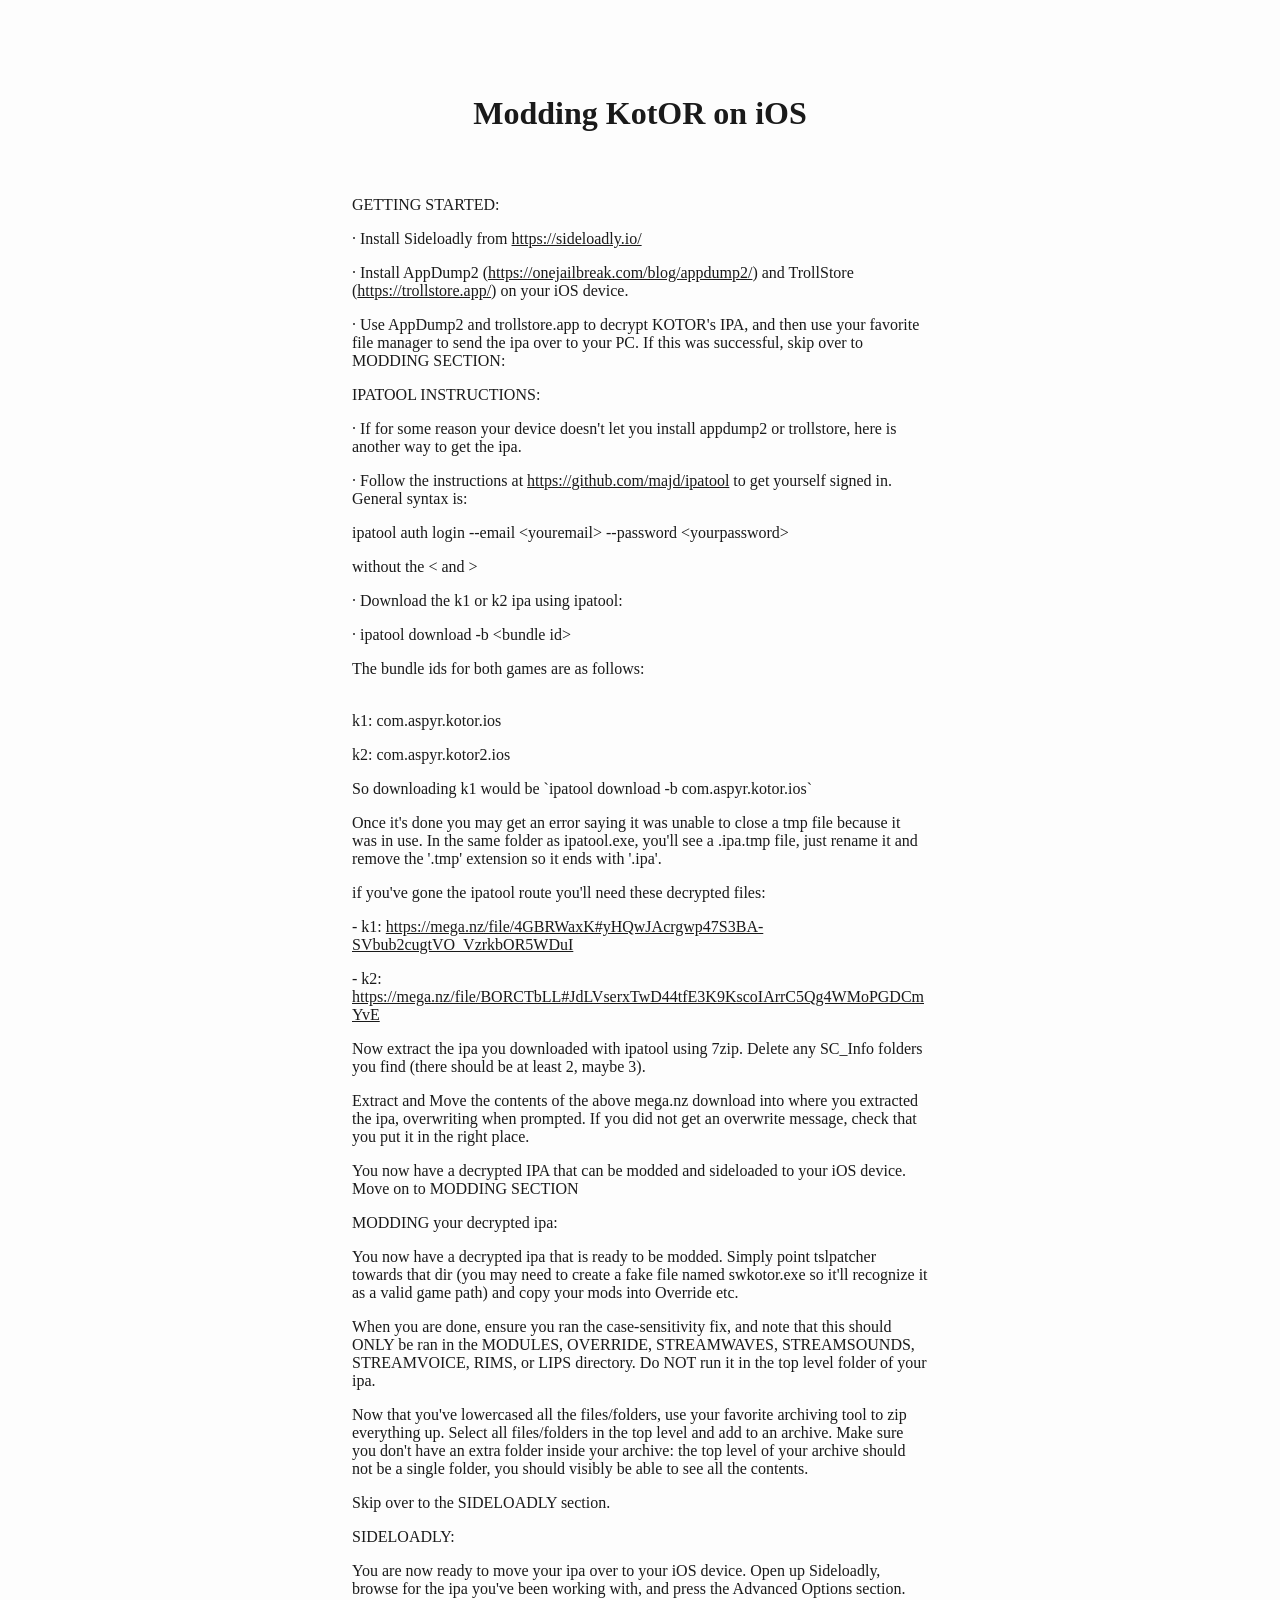
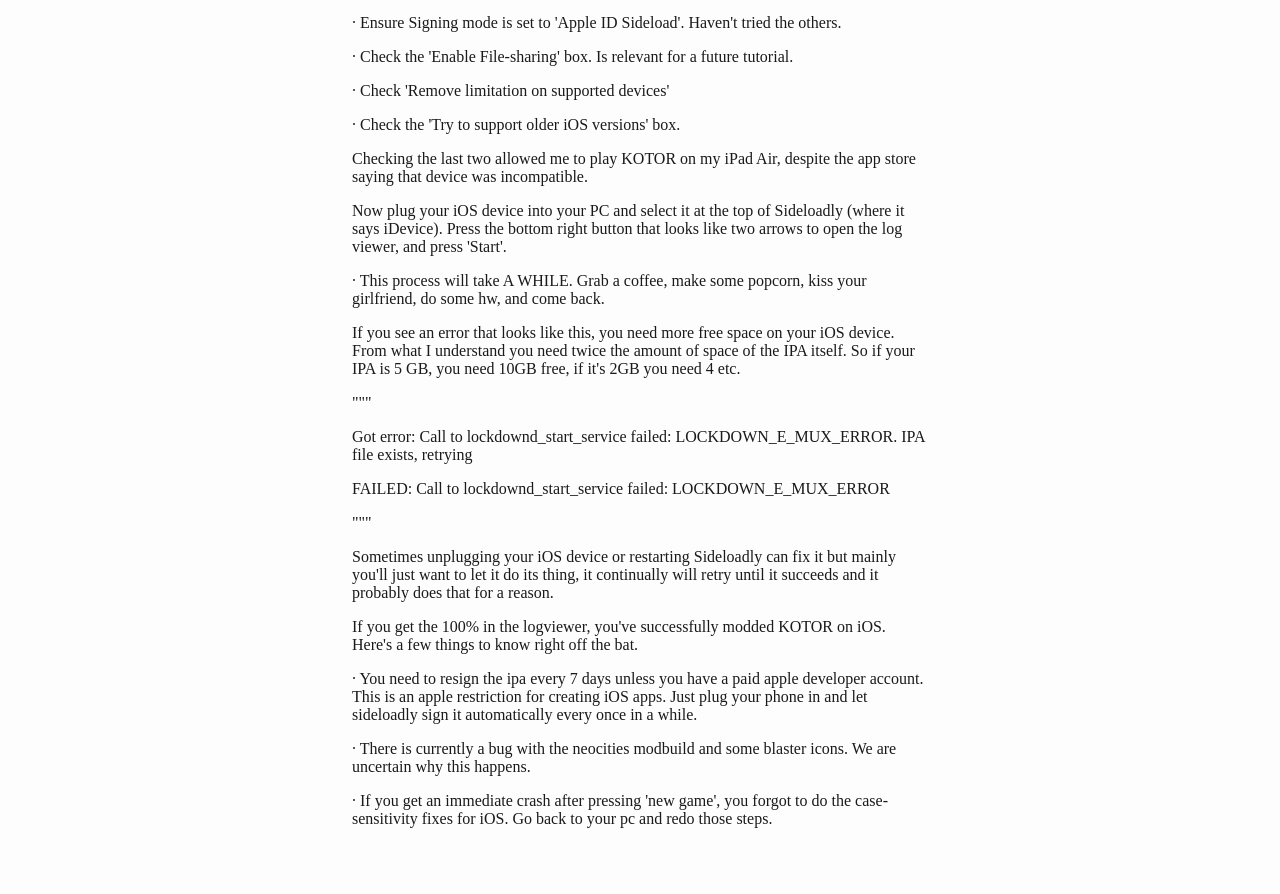
==== index.html @ 1577fe04 "Add Modding KotOR on iOS (RTF + HTML for GitHub Pages)" ====
<!DOCTYPE html>
<html xmlns="http://www.w3.org/1999/xhtml">
<head>
  <meta charset="utf-8" />
  <meta name="generator" content="pandoc" />
  <meta name="viewport" content="width=device-width, initial-scale=1.0, user-scalable=yes" />
  <title>Modding KotOR on iOS</title>
  <style>
    /* Default styles provided by pandoc.
    ** See https://pandoc.org/MANUAL.html#variables-for-html for config info.
    */
    html {
      color: #1a1a1a;
      background-color: #fdfdfd;
    }
    body {
      margin: 0 auto;
      max-width: 36em;
      padding-left: 50px;
      padding-right: 50px;
      padding-top: 50px;
      padding-bottom: 50px;
      hyphens: auto;
      overflow-wrap: break-word;
      text-rendering: optimizeLegibility;
      font-kerning: normal;
    }
    @media (max-width: 600px) {
      body {
        font-size: 0.9em;
        padding: 12px;
      }
      h1 {
        font-size: 1.8em;
      }
    }
    @media print {
      html {
        background-color: white;
      }
      body {
        background-color: transparent;
        color: black;
        font-size: 12pt;
      }
      p, h2, h3 {
        orphans: 3;
        widows: 3;
      }
      h2, h3, h4 {
        page-break-after: avoid;
      }
    }
    p {
      margin: 1em 0;
    }
    a {
      color: #1a1a1a;
    }
    a:visited {
      color: #1a1a1a;
    }
    img {
      max-width: 100%;
    }
    svg {
      height: auto;
      max-width: 100%;
    }
    h1, h2, h3, h4, h5, h6 {
      margin-top: 1.4em;
    }
    h5, h6 {
      font-size: 1em;
      font-style: italic;
    }
    h6 {
      font-weight: normal;
    }
    ol, ul {
      padding-left: 1.7em;
      margin-top: 1em;
    }
    li > ol, li > ul {
      margin-top: 0;
    }
    blockquote {
      margin: 1em 0 1em 1.7em;
      padding-left: 1em;
      border-left: 2px solid #e6e6e6;
      color: #606060;
    }
    code {
      font-family: Menlo, Monaco, Consolas, 'Lucida Console', monospace;
      font-size: 85%;
      margin: 0;
      hyphens: manual;
    }
    pre {
      margin: 1em 0;
      overflow: auto;
    }
    pre code {
      padding: 0;
      overflow: visible;
      overflow-wrap: normal;
    }
    .sourceCode {
     background-color: transparent;
     overflow: visible;
    }
    hr {
      border: none;
      border-top: 1px solid #1a1a1a;
      height: 1px;
      margin: 1em 0;
    }
    table {
      margin: 1em 0;
      border-collapse: collapse;
      width: 100%;
      overflow-x: auto;
      display: block;
      font-variant-numeric: lining-nums tabular-nums;
    }
    table caption {
      margin-bottom: 0.75em;
    }
    tbody {
      margin-top: 0.5em;
      border-top: 1px solid #1a1a1a;
      border-bottom: 1px solid #1a1a1a;
    }
    th {
      border-top: 1px solid #1a1a1a;
      padding: 0.25em 0.5em 0.25em 0.5em;
    }
    td {
      padding: 0.125em 0.5em 0.25em 0.5em;
    }
    header {
      margin-bottom: 4em;
      text-align: center;
    }
    #TOC li {
      list-style: none;
    }
    #TOC ul {
      padding-left: 1.3em;
    }
    #TOC > ul {
      padding-left: 0;
    }
    #TOC a:not(:hover) {
      text-decoration: none;
    }
    code{white-space: pre-wrap;}
    span.smallcaps{font-variant: small-caps;}
    div.columns{display: flex; gap: min(4vw, 1.5em);}
    div.column{flex: auto; overflow-x: auto;}
    div.hanging-indent{margin-left: 1.5em; text-indent: -1.5em;}
    /* The extra [class] is a hack that increases specificity enough to
       override a similar rule in reveal.js */
    ul.task-list[class]{list-style: none;}
    ul.task-list li input[type="checkbox"] {
      font-size: inherit;
      width: 0.8em;
      margin: 0 0.8em 0.2em -1.6em;
      vertical-align: middle;
    }
    .display.math{display: block; text-align: center; margin: 0.5rem auto;}
  </style>
</head>
<body>
<header id="title-block-header">
<h1 class="title">Modding KotOR on iOS</h1>
</header>
<p>GETTING STARTED:</p>
<p>· Install Sideloadly from <a
href="https://sideloadly.io/">https://sideloadly.io/</a></p>
<p>· Install AppDump2 (<a
href="https://onejailbreak.com/blog/appdump2/">https://onejailbreak.com/blog/appdump2/</a>)
and TrollStore (<a
href="https://trollstore.app/">https://trollstore.app/</a>) on your iOS
device.</p>
<p>· Use AppDump2 and trollstore.app to decrypt KOTOR's IPA, and then
use your favorite file manager to send the ipa over to your PC. If this
was successful, skip over to MODDING SECTION:</p>
<p>IPATOOL INSTRUCTIONS:</p>
<p>· If for some reason your device doesn't let you install appdump2 or
trollstore, here is another way to get the ipa.</p>
<p>· Follow the instructions at <a
href="https://github.com/majd/ipatool">https://github.com/majd/ipatool</a>
to get yourself signed in. General syntax is:</p>
<p>ipatool auth login --email &lt;youremail&gt; --password
&lt;yourpassword&gt;</p>
<p>without the &lt; and &gt;</p>
<p>· Download the k1 or k2 ipa using ipatool:</p>
<p>· ipatool download -b &lt;bundle id&gt;</p>
<p>The bundle ids for both games are as follows:</p>
<p><br />
k1: com.aspyr.kotor.ios</p>
<p>k2: com.aspyr.kotor2.ios</p>
<p>So downloading k1 would be `ipatool download -b
com.aspyr.kotor.ios`</p>
<p>Once it's done you may get an error saying it was unable to close a
tmp file because it was in use. In the same folder as ipatool.exe,
you'll see a .ipa.tmp file, just rename it and remove the '.tmp'
extension so it ends with '.ipa'.</p>
<p>if you've gone the ipatool route you'll need these decrypted
files:</p>
<p>- k1: <a
href="https://mega.nz/file/4GBRWaxK#yHQwJAcrgwp47S3BA-SVbub2cugtVO_VzrkbOR5WDuI">https://mega.nz/file/4GBRWaxK#yHQwJAcrgwp47S3BA-SVbub2cugtVO_VzrkbOR5WDuI</a></p>
<p>- k2: <a
href="https://mega.nz/file/BORCTbLL#JdLVserxTwD44tfE3K9KscoIArrC5Qg4WMoPGDCmYvE">https://mega.nz/file/BORCTbLL#JdLVserxTwD44tfE3K9KscoIArrC5Qg4WMoPGDCmYvE</a></p>
<p>Now extract the ipa you downloaded with ipatool using 7zip. Delete
any SC_Info folders you find (there should be at least 2, maybe 3).</p>
<p>Extract and Move the contents of the above mega.nz download into
where you extracted the ipa, overwriting when prompted. If you did not
get an overwrite message, check that you put it in the right place.</p>
<p>You now have a decrypted IPA that can be modded and sideloaded to
your iOS device. Move on to MODDING SECTION</p>
<p>MODDING your decrypted ipa:</p>
<p>You now have a decrypted ipa that is ready to be modded. Simply point
tslpatcher towards that dir (you may need to create a fake file named
swkotor.exe so it'll recognize it as a valid game path) and copy your
mods into Override etc.</p>
<p>When you are done, ensure you ran the case-sensitivity fix, and note
that this should ONLY be ran in the MODULES, OVERRIDE, STREAMWAVES,
STREAMSOUNDS, STREAMVOICE, RIMS, or LIPS directory. Do NOT run it in the
top level folder of your ipa.</p>
<p>Now that you've lowercased all the files/folders, use your favorite
archiving tool to zip everything up. Select all files/folders in the top
level and add to an archive. Make sure you don't have an extra folder
inside your archive: the top level of your archive should not be a
single folder, you should visibly be able to see all the contents.</p>
<p>Skip over to the SIDELOADLY section.</p>
<p>SIDELOADLY:</p>
<p>You are now ready to move your ipa over to your iOS device. Open up
Sideloadly, browse for the ipa you've been working with, and press the
Advanced Options section.</p>
<p>· Ensure Signing mode is set to 'Apple ID Sideload'. Haven't tried
the others.</p>
<p>· Check the 'Enable File-sharing' box. Is relevant for a future
tutorial.</p>
<p>· Check 'Remove limitation on supported devices'</p>
<p>· Check the 'Try to support older iOS versions' box.</p>
<p>Checking the last two allowed me to play KOTOR on my iPad Air,
despite the app store saying that device was incompatible.</p>
<p>Now plug your iOS device into your PC and select it at the top of
Sideloadly (where it says iDevice). Press the bottom right button that
looks like two arrows to open the log viewer, and press 'Start'.</p>
<p>· This process will take A WHILE. Grab a coffee, make some popcorn,
kiss your girlfriend, do some hw, and come back.</p>
<p>If you see an error that looks like this, you need more free space on
your iOS device. From what I understand you need twice the amount of
space of the IPA itself. So if your IPA is 5 GB, you need 10GB free, if
it's 2GB you need 4 etc.</p>
<p>"""</p>
<p>Got error: Call to lockdownd_start_service failed:
LOCKDOWN_E_MUX_ERROR. IPA file exists, retrying</p>
<p>FAILED: Call to lockdownd_start_service failed:
LOCKDOWN_E_MUX_ERROR</p>
<p>"""</p>
<p>Sometimes unplugging your iOS device or restarting Sideloadly can fix
it but mainly you'll just want to let it do its thing, it continually
will retry until it succeeds and it probably does that for a reason.</p>
<p>If you get the 100% in the logviewer, you've successfully modded
KOTOR on iOS. Here's a few things to know right off the bat.</p>
<p>· You need to resign the ipa every 7 days unless you have a paid
apple developer account. This is an apple restriction for creating iOS
apps. Just plug your phone in and let sideloadly sign it automatically
every once in a while.</p>
<p>· There is currently a bug with the neocities modbuild and some
blaster icons. We are uncertain why this happens.</p>
<p>· If you get an immediate crash after pressing 'new game', you forgot
to do the case-sensitivity fixes for iOS. Go back to your pc and redo
those steps.</p>
</body>
</html>
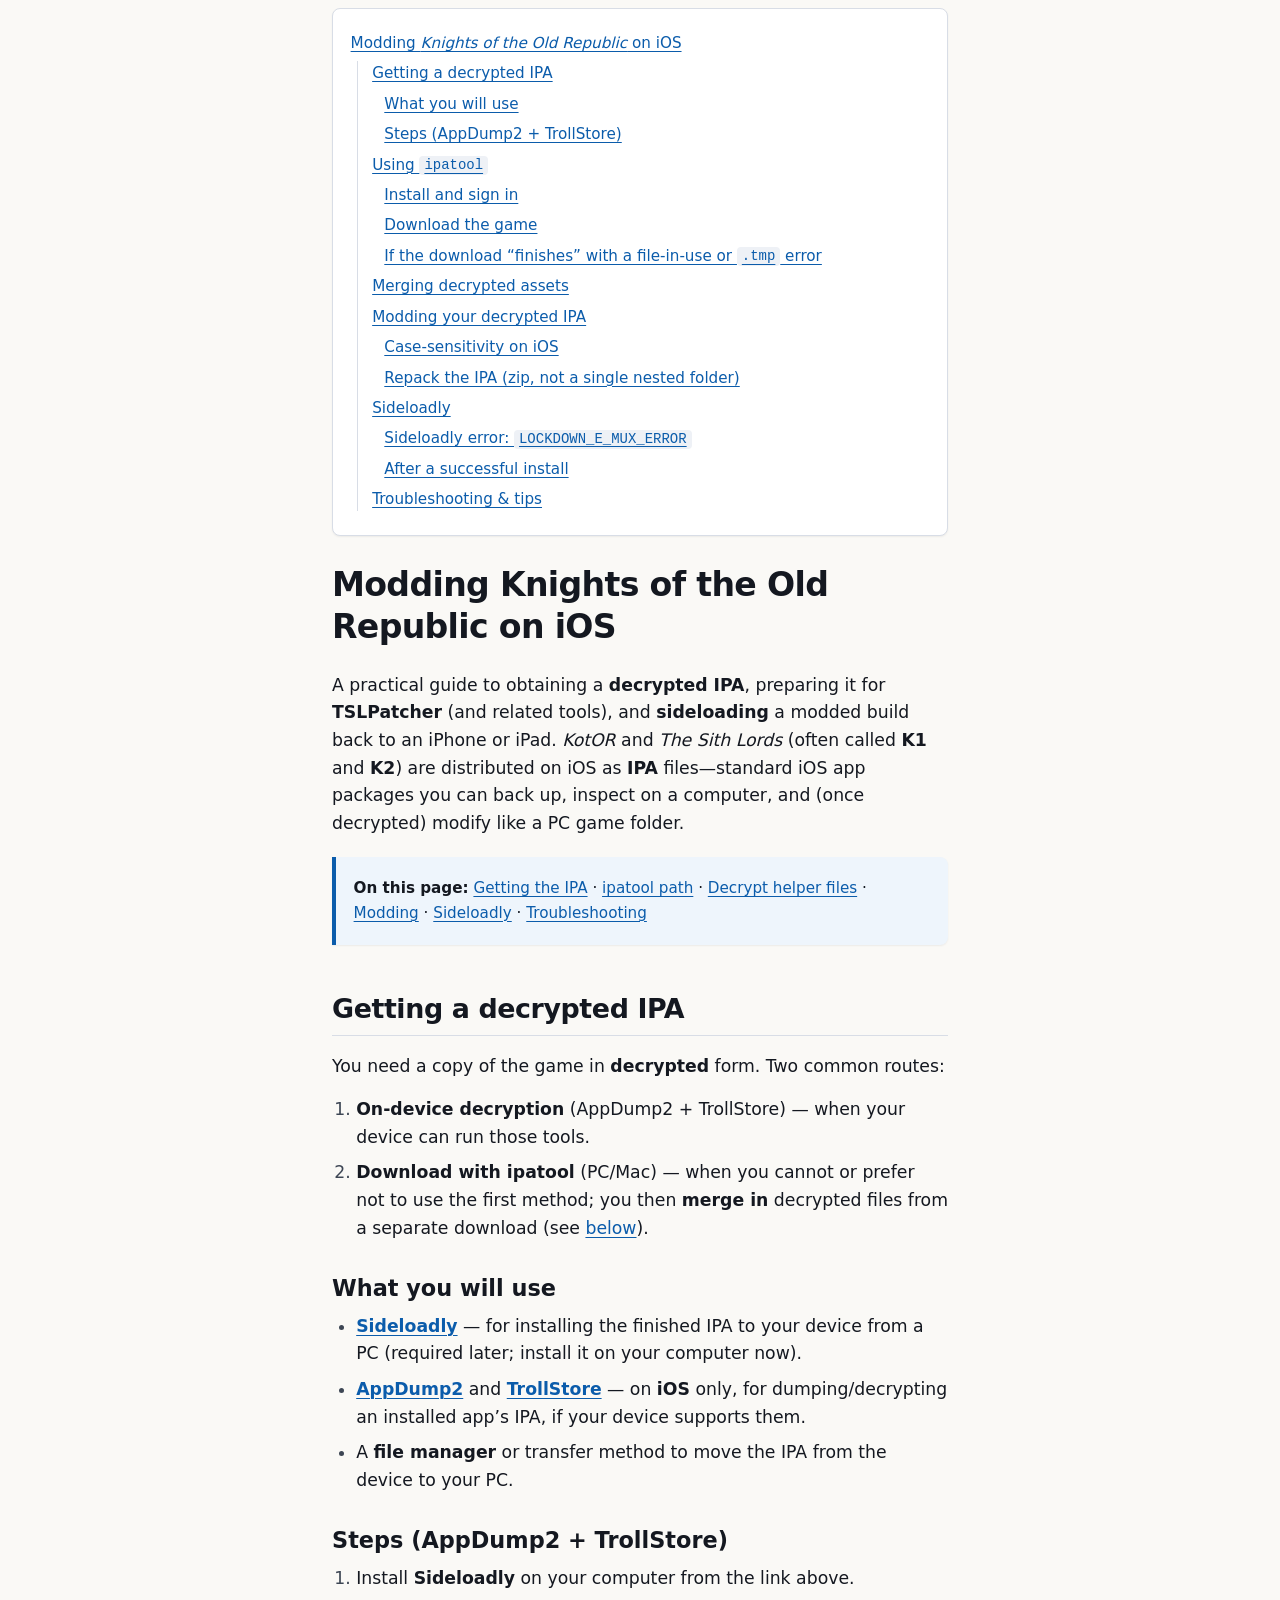
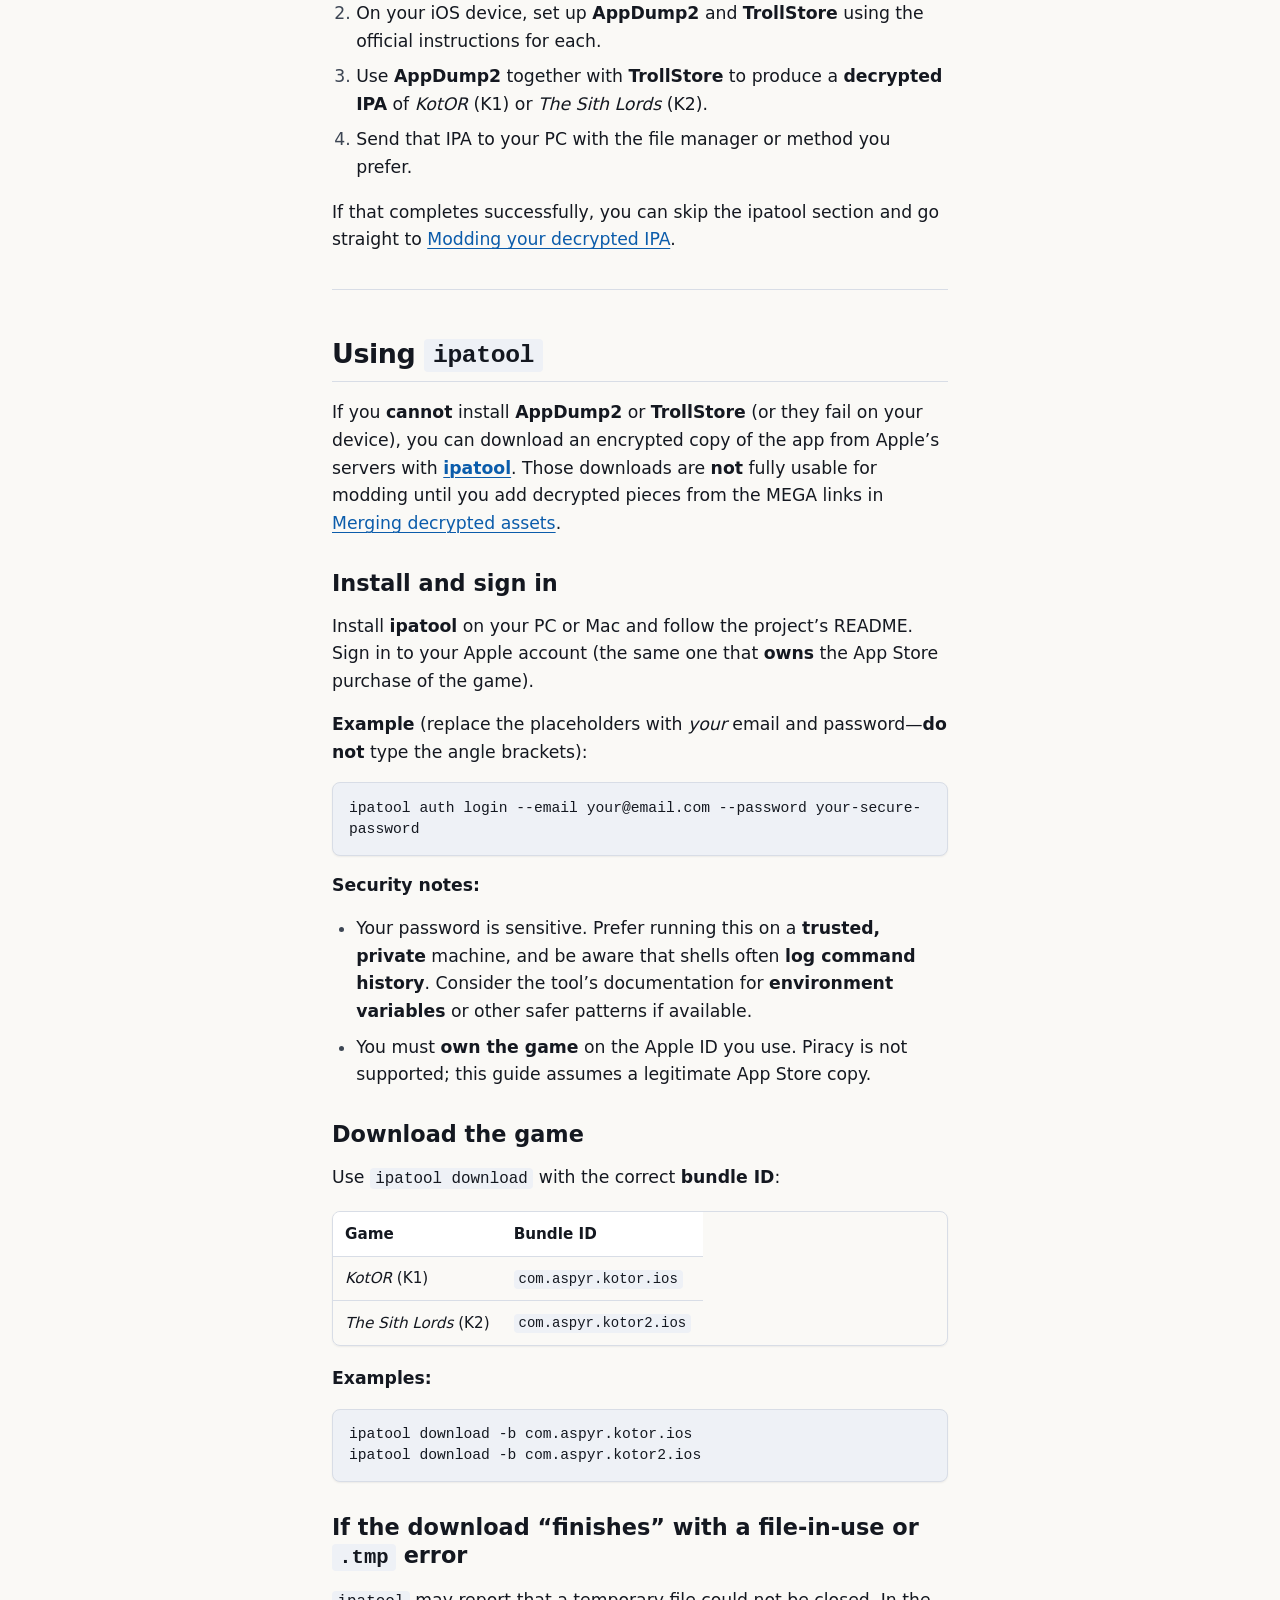
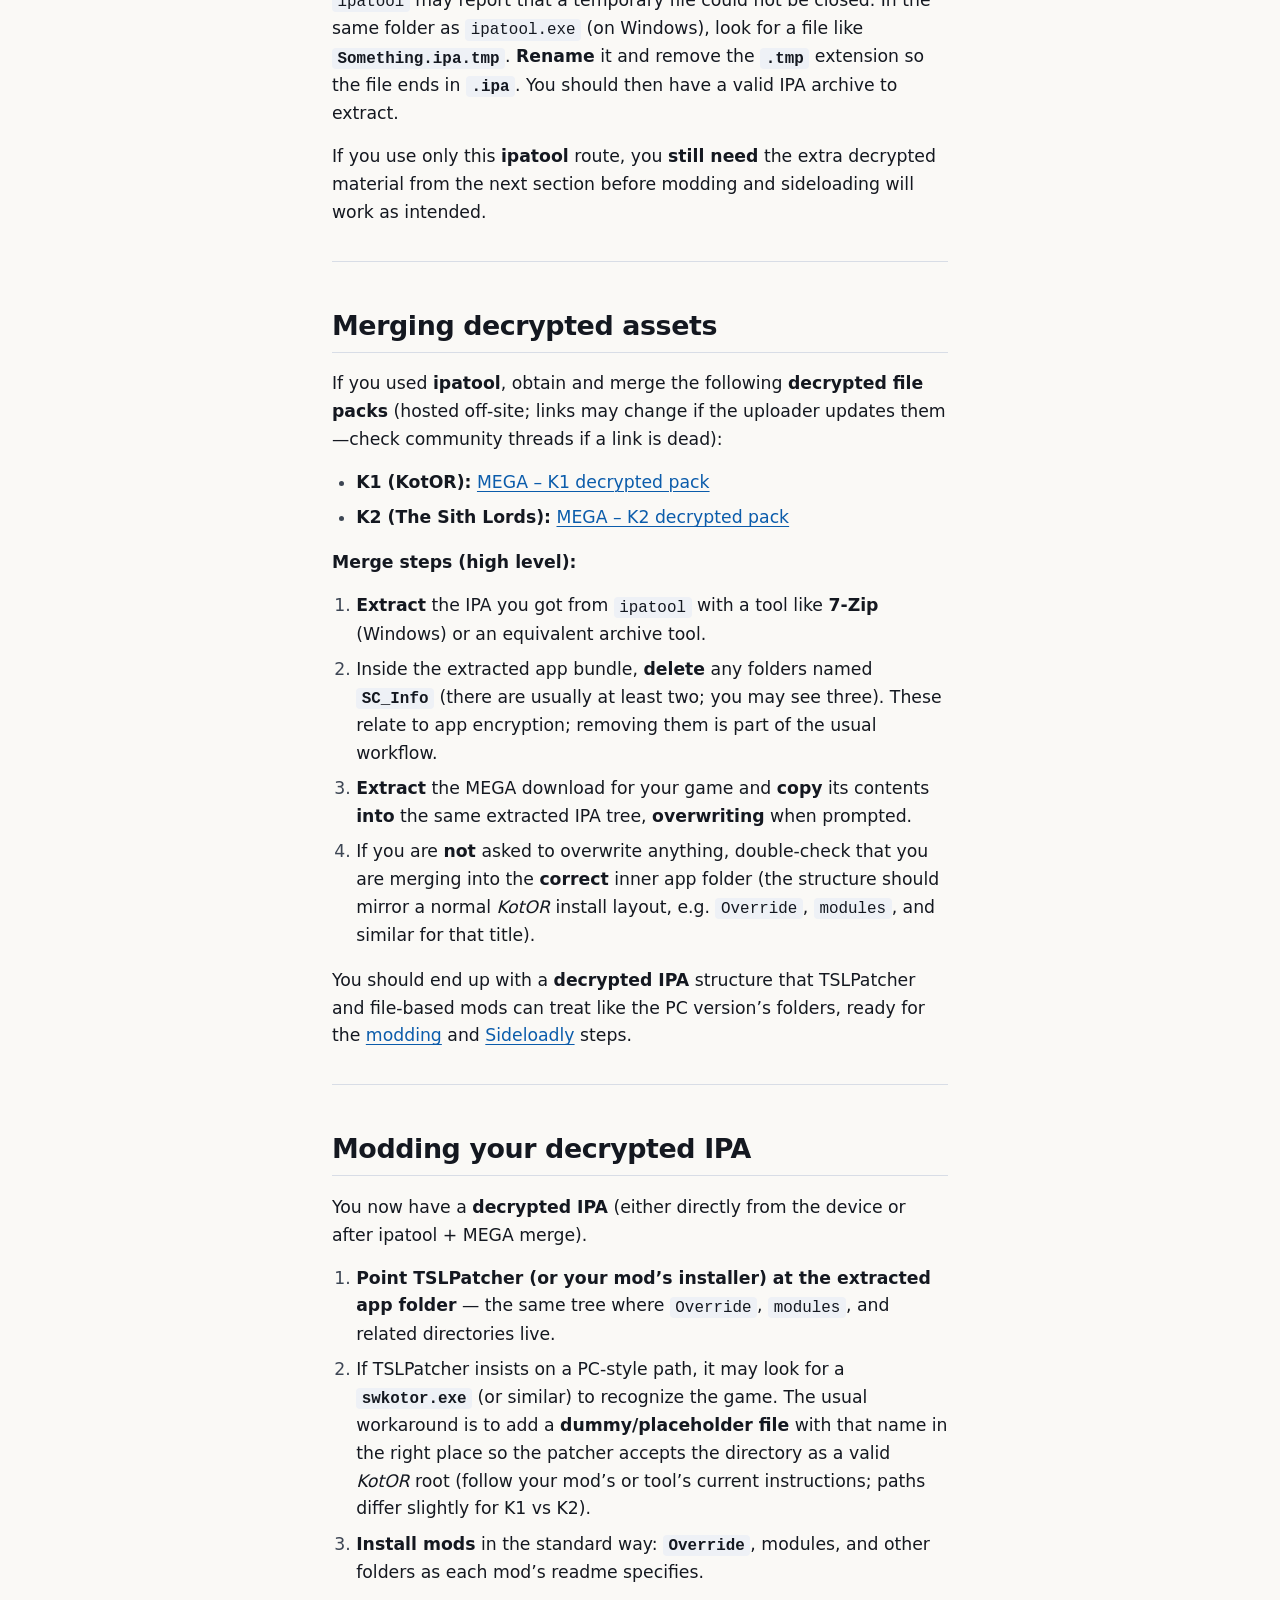
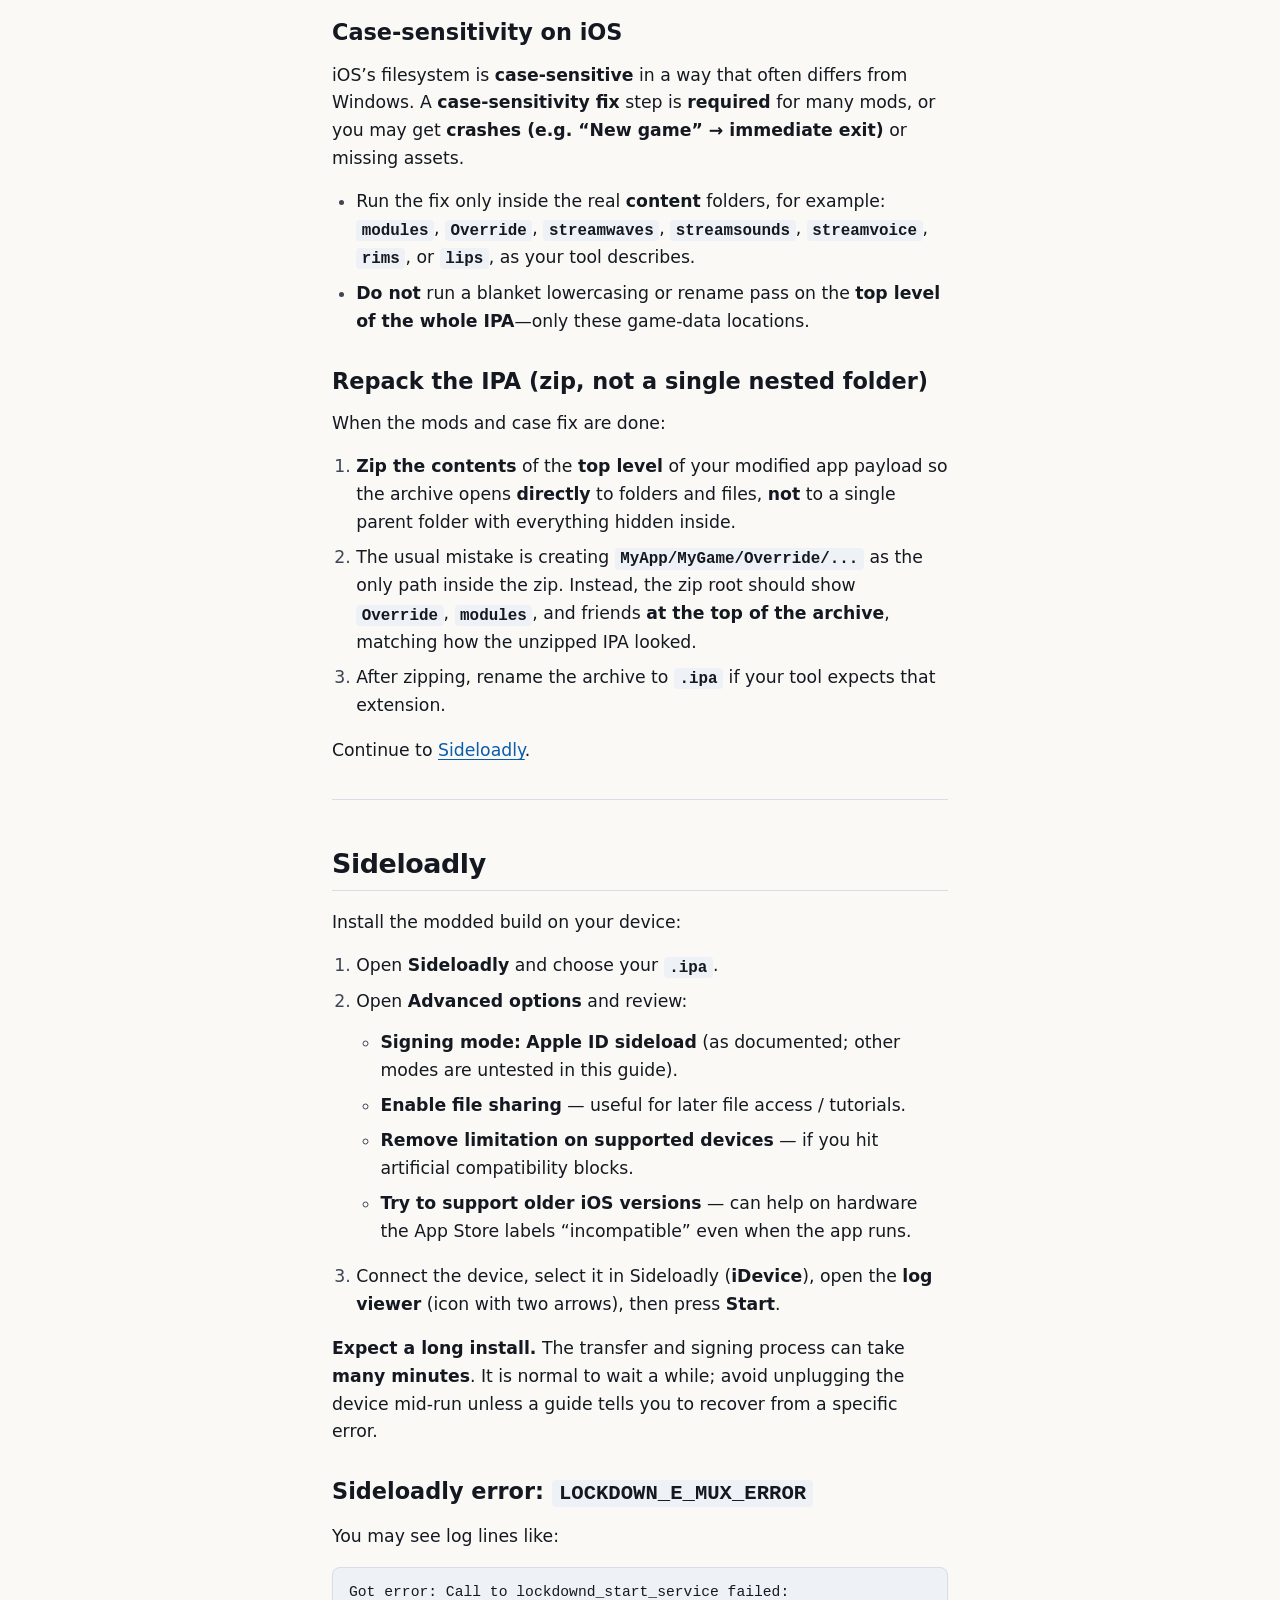
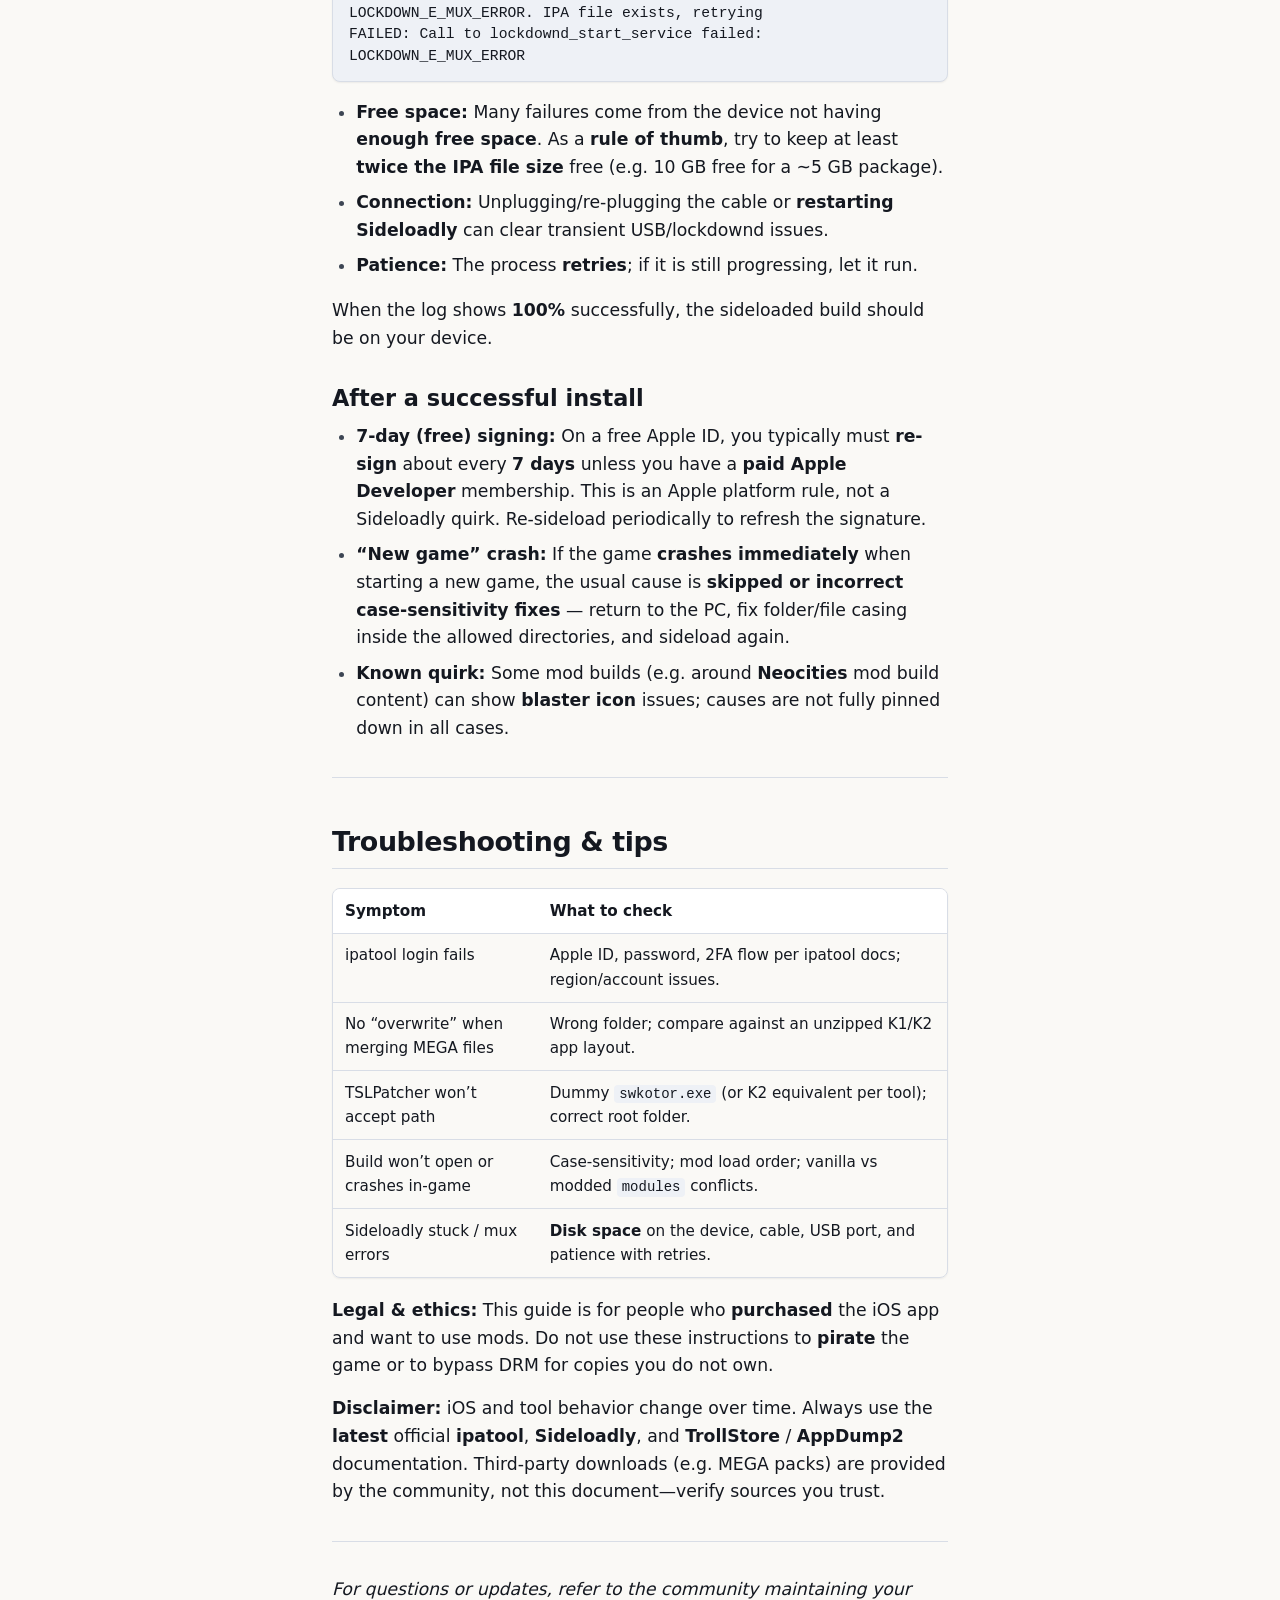
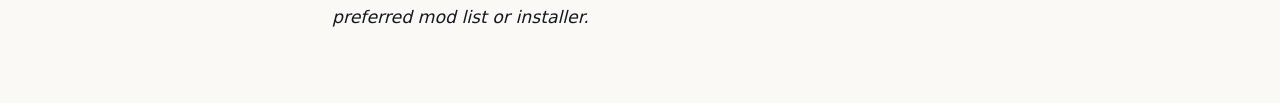
==== commit fae90c43: "Rewrite as Markdown, add responsive a11y stylesheet, build script, expand guide" ====
--- a/index.html
+++ b/index.html
@@ -1,159 +1,17 @@
 <!DOCTYPE html>
-<html xmlns="http://www.w3.org/1999/xhtml">
+<html xmlns="http://www.w3.org/1999/xhtml" lang="en" xml:lang="en">
 <head>
   <meta charset="utf-8" />
   <meta name="generator" content="pandoc" />
   <meta name="viewport" content="width=device-width, initial-scale=1.0, user-scalable=yes" />
+  <meta name="description" content="Guide to modding Star Wars: KotOR and The Sith Lords on iOS: IPAs, ipatool, TSLPatcher, Sideloadly, and troubleshooting." />
   <title>Modding KotOR on iOS</title>
+  <meta name="theme-color" content="#faf9f6" media="(prefers-color-scheme: light)">
+  <meta name="theme-color" content="#0f1216" media="(prefers-color-scheme: dark)">
   <style>
     /* Default styles provided by pandoc.
     ** See https://pandoc.org/MANUAL.html#variables-for-html for config info.
     */
-    html {
-      color: #1a1a1a;
-      background-color: #fdfdfd;
-    }
-    body {
-      margin: 0 auto;
-      max-width: 36em;
-      padding-left: 50px;
-      padding-right: 50px;
-      padding-top: 50px;
-      padding-bottom: 50px;
-      hyphens: auto;
-      overflow-wrap: break-word;
-      text-rendering: optimizeLegibility;
-      font-kerning: normal;
-    }
-    @media (max-width: 600px) {
-      body {
-        font-size: 0.9em;
-        padding: 12px;
-      }
-      h1 {
-        font-size: 1.8em;
-      }
-    }
-    @media print {
-      html {
-        background-color: white;
-      }
-      body {
-        background-color: transparent;
-        color: black;
-        font-size: 12pt;
-      }
-      p, h2, h3 {
-        orphans: 3;
-        widows: 3;
-      }
-      h2, h3, h4 {
-        page-break-after: avoid;
-      }
-    }
-    p {
-      margin: 1em 0;
-    }
-    a {
-      color: #1a1a1a;
-    }
-    a:visited {
-      color: #1a1a1a;
-    }
-    img {
-      max-width: 100%;
-    }
-    svg {
-      height: auto;
-      max-width: 100%;
-    }
-    h1, h2, h3, h4, h5, h6 {
-      margin-top: 1.4em;
-    }
-    h5, h6 {
-      font-size: 1em;
-      font-style: italic;
-    }
-    h6 {
-      font-weight: normal;
-    }
-    ol, ul {
-      padding-left: 1.7em;
-      margin-top: 1em;
-    }
-    li > ol, li > ul {
-      margin-top: 0;
-    }
-    blockquote {
-      margin: 1em 0 1em 1.7em;
-      padding-left: 1em;
-      border-left: 2px solid #e6e6e6;
-      color: #606060;
-    }
-    code {
-      font-family: Menlo, Monaco, Consolas, 'Lucida Console', monospace;
-      font-size: 85%;
-      margin: 0;
-      hyphens: manual;
-    }
-    pre {
-      margin: 1em 0;
-      overflow: auto;
-    }
-    pre code {
-      padding: 0;
-      overflow: visible;
-      overflow-wrap: normal;
-    }
-    .sourceCode {
-     background-color: transparent;
-     overflow: visible;
-    }
-    hr {
-      border: none;
-      border-top: 1px solid #1a1a1a;
-      height: 1px;
-      margin: 1em 0;
-    }
-    table {
-      margin: 1em 0;
-      border-collapse: collapse;
-      width: 100%;
-      overflow-x: auto;
-      display: block;
-      font-variant-numeric: lining-nums tabular-nums;
-    }
-    table caption {
-      margin-bottom: 0.75em;
-    }
-    tbody {
-      margin-top: 0.5em;
-      border-top: 1px solid #1a1a1a;
-      border-bottom: 1px solid #1a1a1a;
-    }
-    th {
-      border-top: 1px solid #1a1a1a;
-      padding: 0.25em 0.5em 0.25em 0.5em;
-    }
-    td {
-      padding: 0.125em 0.5em 0.25em 0.5em;
-    }
-    header {
-      margin-bottom: 4em;
-      text-align: center;
-    }
-    #TOC li {
-      list-style: none;
-    }
-    #TOC ul {
-      padding-left: 1.3em;
-    }
-    #TOC > ul {
-      padding-left: 0;
-    }
-    #TOC a:not(:hover) {
-      text-decoration: none;
-    }
     code{white-space: pre-wrap;}
     span.smallcaps{font-variant: small-caps;}
     div.columns{display: flex; gap: min(4vw, 1.5em);}
@@ -170,111 +28,437 @@
     }
     .display.math{display: block; text-align: center; margin: 0.5rem auto;}
   </style>
+  <link rel="stylesheet" href="styles.css" />
 </head>
 <body>
-<header id="title-block-header">
-<h1 class="title">Modding KotOR on iOS</h1>
-</header>
-<p>GETTING STARTED:</p>
-<p>· Install Sideloadly from <a
-href="https://sideloadly.io/">https://sideloadly.io/</a></p>
-<p>· Install AppDump2 (<a
-href="https://onejailbreak.com/blog/appdump2/">https://onejailbreak.com/blog/appdump2/</a>)
-and TrollStore (<a
-href="https://trollstore.app/">https://trollstore.app/</a>) on your iOS
-device.</p>
-<p>· Use AppDump2 and trollstore.app to decrypt KOTOR's IPA, and then
-use your favorite file manager to send the ipa over to your PC. If this
-was successful, skip over to MODDING SECTION:</p>
-<p>IPATOOL INSTRUCTIONS:</p>
-<p>· If for some reason your device doesn't let you install appdump2 or
-trollstore, here is another way to get the ipa.</p>
-<p>· Follow the instructions at <a
-href="https://github.com/majd/ipatool">https://github.com/majd/ipatool</a>
-to get yourself signed in. General syntax is:</p>
-<p>ipatool auth login --email &lt;youremail&gt; --password
-&lt;yourpassword&gt;</p>
-<p>without the &lt; and &gt;</p>
-<p>· Download the k1 or k2 ipa using ipatool:</p>
-<p>· ipatool download -b &lt;bundle id&gt;</p>
-<p>The bundle ids for both games are as follows:</p>
-<p><br />
-k1: com.aspyr.kotor.ios</p>
-<p>k2: com.aspyr.kotor2.ios</p>
-<p>So downloading k1 would be `ipatool download -b
-com.aspyr.kotor.ios`</p>
-<p>Once it's done you may get an error saying it was unable to close a
-tmp file because it was in use. In the same folder as ipatool.exe,
-you'll see a .ipa.tmp file, just rename it and remove the '.tmp'
-extension so it ends with '.ipa'.</p>
-<p>if you've gone the ipatool route you'll need these decrypted
-files:</p>
-<p>- k1: <a
-href="https://mega.nz/file/4GBRWaxK#yHQwJAcrgwp47S3BA-SVbub2cugtVO_VzrkbOR5WDuI">https://mega.nz/file/4GBRWaxK#yHQwJAcrgwp47S3BA-SVbub2cugtVO_VzrkbOR5WDuI</a></p>
-<p>- k2: <a
-href="https://mega.nz/file/BORCTbLL#JdLVserxTwD44tfE3K9KscoIArrC5Qg4WMoPGDCmYvE">https://mega.nz/file/BORCTbLL#JdLVserxTwD44tfE3K9KscoIArrC5Qg4WMoPGDCmYvE</a></p>
-<p>Now extract the ipa you downloaded with ipatool using 7zip. Delete
-any SC_Info folders you find (there should be at least 2, maybe 3).</p>
-<p>Extract and Move the contents of the above mega.nz download into
-where you extracted the ipa, overwriting when prompted. If you did not
-get an overwrite message, check that you put it in the right place.</p>
-<p>You now have a decrypted IPA that can be modded and sideloaded to
-your iOS device. Move on to MODDING SECTION</p>
-<p>MODDING your decrypted ipa:</p>
-<p>You now have a decrypted ipa that is ready to be modded. Simply point
-tslpatcher towards that dir (you may need to create a fake file named
-swkotor.exe so it'll recognize it as a valid game path) and copy your
-mods into Override etc.</p>
-<p>When you are done, ensure you ran the case-sensitivity fix, and note
-that this should ONLY be ran in the MODULES, OVERRIDE, STREAMWAVES,
-STREAMSOUNDS, STREAMVOICE, RIMS, or LIPS directory. Do NOT run it in the
-top level folder of your ipa.</p>
-<p>Now that you've lowercased all the files/folders, use your favorite
-archiving tool to zip everything up. Select all files/folders in the top
-level and add to an archive. Make sure you don't have an extra folder
-inside your archive: the top level of your archive should not be a
-single folder, you should visibly be able to see all the contents.</p>
-<p>Skip over to the SIDELOADLY section.</p>
-<p>SIDELOADLY:</p>
-<p>You are now ready to move your ipa over to your iOS device. Open up
-Sideloadly, browse for the ipa you've been working with, and press the
-Advanced Options section.</p>
-<p>· Ensure Signing mode is set to 'Apple ID Sideload'. Haven't tried
-the others.</p>
-<p>· Check the 'Enable File-sharing' box. Is relevant for a future
-tutorial.</p>
-<p>· Check 'Remove limitation on supported devices'</p>
-<p>· Check the 'Try to support older iOS versions' box.</p>
-<p>Checking the last two allowed me to play KOTOR on my iPad Air,
-despite the app store saying that device was incompatible.</p>
-<p>Now plug your iOS device into your PC and select it at the top of
-Sideloadly (where it says iDevice). Press the bottom right button that
-looks like two arrows to open the log viewer, and press 'Start'.</p>
-<p>· This process will take A WHILE. Grab a coffee, make some popcorn,
-kiss your girlfriend, do some hw, and come back.</p>
-<p>If you see an error that looks like this, you need more free space on
-your iOS device. From what I understand you need twice the amount of
-space of the IPA itself. So if your IPA is 5 GB, you need 10GB free, if
-it's 2GB you need 4 etc.</p>
-<p>"""</p>
-<p>Got error: Call to lockdownd_start_service failed:
-LOCKDOWN_E_MUX_ERROR. IPA file exists, retrying</p>
-<p>FAILED: Call to lockdownd_start_service failed:
-LOCKDOWN_E_MUX_ERROR</p>
-<p>"""</p>
-<p>Sometimes unplugging your iOS device or restarting Sideloadly can fix
-it but mainly you'll just want to let it do its thing, it continually
-will retry until it succeeds and it probably does that for a reason.</p>
-<p>If you get the 100% in the logviewer, you've successfully modded
-KOTOR on iOS. Here's a few things to know right off the bat.</p>
-<p>· You need to resign the ipa every 7 days unless you have a paid
-apple developer account. This is an apple restriction for creating iOS
-apps. Just plug your phone in and let sideloadly sign it automatically
-every once in a while.</p>
-<p>· There is currently a bug with the neocities modbuild and some
-blaster icons. We are uncertain why this happens.</p>
-<p>· If you get an immediate crash after pressing 'new game', you forgot
-to do the case-sensitivity fixes for iOS. Go back to your pc and redo
-those steps.</p>
+<a class="skip" href="#modding-knights-of-the-old-republic-on-ios">Skip to main content</a>
+<main>
+<nav id="TOC" role="doc-toc" aria-label="Table of contents">
+<ul>
+<li><a href="#modding-knights-of-the-old-republic-on-ios"
+id="toc-modding-knights-of-the-old-republic-on-ios">Modding <em>Knights
+of the Old Republic</em> on iOS</a>
+<ul>
+<li><a href="#getting-a-decrypted-ipa"
+id="toc-getting-a-decrypted-ipa">Getting a decrypted IPA</a>
+<ul>
+<li><a href="#what-you-will-use" id="toc-what-you-will-use">What you
+will use</a></li>
+<li><a href="#steps-appdump2-trollstore"
+id="toc-steps-appdump2-trollstore">Steps (AppDump2 +
+TrollStore)</a></li>
+</ul></li>
+<li><a href="#using-ipatool" id="toc-using-ipatool">Using
+<code>ipatool</code></a>
+<ul>
+<li><a href="#install-and-sign-in" id="toc-install-and-sign-in">Install
+and sign in</a></li>
+<li><a href="#download-the-game" id="toc-download-the-game">Download the
+game</a></li>
+<li><a href="#if-the-download-finishes-with-a-file-in-use-or-.tmp-error"
+id="toc-if-the-download-finishes-with-a-file-in-use-or-.tmp-error">If
+the download “finishes” with a file-in-use or <code>.tmp</code>
+error</a></li>
+</ul></li>
+<li><a href="#merging-decrypted-assets"
+id="toc-merging-decrypted-assets">Merging decrypted assets</a></li>
+<li><a href="#modding-your-decrypted-ipa"
+id="toc-modding-your-decrypted-ipa">Modding your decrypted IPA</a>
+<ul>
+<li><a href="#case-sensitivity-on-ios"
+id="toc-case-sensitivity-on-ios">Case-sensitivity on iOS</a></li>
+<li><a href="#repack-the-ipa-zip-not-a-single-nested-folder"
+id="toc-repack-the-ipa-zip-not-a-single-nested-folder">Repack the IPA
+(zip, not a single nested folder)</a></li>
+</ul></li>
+<li><a href="#sideloadly" id="toc-sideloadly">Sideloadly</a>
+<ul>
+<li><a href="#sideloadly-error-lockdown_e_mux_error"
+id="toc-sideloadly-error-lockdown_e_mux_error">Sideloadly error:
+<code>LOCKDOWN_E_MUX_ERROR</code></a></li>
+<li><a href="#after-a-successful-install"
+id="toc-after-a-successful-install">After a successful install</a></li>
+</ul></li>
+<li><a href="#troubleshooting-tips"
+id="toc-troubleshooting-tips">Troubleshooting &amp; tips</a></li>
+</ul></li>
+</ul>
+</nav>
+<section id="modding-knights-of-the-old-republic-on-ios" class="level1">
+<h1>Modding <em>Knights of the Old Republic</em> on iOS</h1>
+<p>A practical guide to obtaining a <strong>decrypted IPA</strong>,
+preparing it for <strong>TSLPatcher</strong> (and related tools), and
+<strong>sideloading</strong> a modded build back to an iPhone or iPad.
+<em>KotOR</em> and <em>The Sith Lords</em> (often called
+<strong>K1</strong> and <strong>K2</strong>) are distributed on iOS as
+<strong>IPA</strong> files—standard iOS app packages you can back up,
+inspect on a computer, and (once decrypted) modify like a PC game
+folder.</p>
+<blockquote>
+<p><strong>On this page:</strong> <a
+href="#getting-a-decrypted-ipa">Getting the IPA</a> · <a
+href="#using-ipatool">ipatool path</a> · <a
+href="#merging-decrypted-assets">Decrypt helper files</a> · <a
+href="#modding-your-decrypted-ipa">Modding</a> · <a
+href="#sideloadly">Sideloadly</a> · <a
+href="#troubleshooting-tips">Troubleshooting</a></p>
+</blockquote>
+<section id="getting-a-decrypted-ipa" class="level2">
+<h2>Getting a decrypted IPA</h2>
+<p>You need a copy of the game in <strong>decrypted</strong> form. Two
+common routes:</p>
+<ol type="1">
+<li><strong>On-device decryption</strong> (AppDump2 + TrollStore) — when
+your device can run those tools.</li>
+<li><strong>Download with ipatool</strong> (PC/Mac) — when you cannot or
+prefer not to use the first method; you then <strong>merge in</strong>
+decrypted files from a separate download (see <a
+href="#merging-decrypted-assets">below</a>).</li>
+</ol>
+<section id="what-you-will-use" class="level3">
+<h3>What you will use</h3>
+<ul>
+<li><strong><a href="https://sideloadly.io/">Sideloadly</a></strong> —
+for installing the finished IPA to your device from a PC (required
+later; install it on your computer now).</li>
+<li><strong><a
+href="https://onejailbreak.com/blog/appdump2/">AppDump2</a></strong> and
+<strong><a href="https://trollstore.app/">TrollStore</a></strong> — on
+<strong>iOS</strong> only, for dumping/decrypting an installed app’s
+IPA, if your device supports them.</li>
+<li>A <strong>file manager</strong> or transfer method to move the IPA
+from the device to your PC.</li>
+</ul>
+</section>
+<section id="steps-appdump2-trollstore" class="level3">
+<h3>Steps (AppDump2 + TrollStore)</h3>
+<ol type="1">
+<li>Install <strong>Sideloadly</strong> on your computer from the link
+above.</li>
+<li>On your iOS device, set up <strong>AppDump2</strong> and
+<strong>TrollStore</strong> using the official instructions for
+each.</li>
+<li>Use <strong>AppDump2</strong> together with
+<strong>TrollStore</strong> to produce a <strong>decrypted IPA</strong>
+of <em>KotOR</em> (K1) or <em>The Sith Lords</em> (K2).</li>
+<li>Send that IPA to your PC with the file manager or method you
+prefer.</li>
+</ol>
+<p>If that completes successfully, you can skip the ipatool section and
+go straight to <a href="#modding-your-decrypted-ipa">Modding your
+decrypted IPA</a>.</p>
+<hr />
+</section>
+</section>
+<section id="using-ipatool" class="level2">
+<h2>Using <code>ipatool</code></h2>
+<p>If you <strong>cannot</strong> install <strong>AppDump2</strong> or
+<strong>TrollStore</strong> (or they fail on your device), you can
+download an encrypted copy of the app from Apple’s servers with
+<strong><a href="https://github.com/majd/ipatool">ipatool</a></strong>.
+Those downloads are <strong>not</strong> fully usable for modding until
+you add decrypted pieces from the MEGA links in <a
+href="#merging-decrypted-assets">Merging decrypted assets</a>.</p>
+<section id="install-and-sign-in" class="level3">
+<h3>Install and sign in</h3>
+<p>Install <strong>ipatool</strong> on your PC or Mac and follow the
+project’s README. Sign in to your Apple account (the same one that
+<strong>owns</strong> the App Store purchase of the game).</p>
+<p><strong>Example</strong> (replace the placeholders with <em>your</em>
+email and password—<strong>do not</strong> type the angle brackets):</p>
+<pre class="text"><code>ipatool auth login --email your@email.com --password your-secure-password</code></pre>
+<p><strong>Security notes:</strong></p>
+<ul>
+<li>Your password is sensitive. Prefer running this on a
+<strong>trusted, private</strong> machine, and be aware that shells
+often <strong>log command history</strong>. Consider the tool’s
+documentation for <strong>environment variables</strong> or other safer
+patterns if available.</li>
+<li>You must <strong>own the game</strong> on the Apple ID you use.
+Piracy is not supported; this guide assumes a legitimate App Store
+copy.</li>
+</ul>
+</section>
+<section id="download-the-game" class="level3">
+<h3>Download the game</h3>
+<p>Use <code>ipatool download</code> with the correct <strong>bundle
+ID</strong>:</p>
+<table>
+<thead>
+<tr>
+<th>Game</th>
+<th>Bundle ID</th>
+</tr>
+</thead>
+<tbody>
+<tr>
+<td><em>KotOR</em> (K1)</td>
+<td><code>com.aspyr.kotor.ios</code></td>
+</tr>
+<tr>
+<td><em>The Sith Lords</em> (K2)</td>
+<td><code>com.aspyr.kotor2.ios</code></td>
+</tr>
+</tbody>
+</table>
+<p><strong>Examples:</strong></p>
+<pre class="text"><code>ipatool download -b com.aspyr.kotor.ios
+ipatool download -b com.aspyr.kotor2.ios</code></pre>
+</section>
+<section id="if-the-download-finishes-with-a-file-in-use-or-.tmp-error"
+class="level3">
+<h3>If the download “finishes” with a file-in-use or <code>.tmp</code>
+error</h3>
+<p><code>ipatool</code> may report that a temporary file could not be
+closed. In the same folder as <code>ipatool.exe</code> (on Windows),
+look for a file like <strong><code>Something.ipa.tmp</code></strong>.
+<strong>Rename</strong> it and remove the
+<strong><code>.tmp</code></strong> extension so the file ends in
+<strong><code>.ipa</code></strong>. You should then have a valid IPA
+archive to extract.</p>
+<p>If you use only this <strong>ipatool</strong> route, you
+<strong>still need</strong> the extra decrypted material from the next
+section before modding and sideloading will work as intended.</p>
+<hr />
+</section>
+</section>
+<section id="merging-decrypted-assets" class="level2">
+<h2>Merging decrypted assets</h2>
+<p>If you used <strong>ipatool</strong>, obtain and merge the following
+<strong>decrypted file packs</strong> (hosted off-site; links may change
+if the uploader updates them—check community threads if a link is
+dead):</p>
+<ul>
+<li><strong>K1 (KotOR):</strong> <a
+href="https://mega.nz/file/4GBRWaxK#yHQwJAcrgwp47S3BA-SVbub2cugtVO_VzrkbOR5WDuI">MEGA
+– K1 decrypted pack</a><br />
+</li>
+<li><strong>K2 (The Sith Lords):</strong> <a
+href="https://mega.nz/file/BORCTbLL#JdLVserxTwD44tfE3K9KscoIArrC5Qg4WMoPGDCmYvE">MEGA
+– K2 decrypted pack</a></li>
+</ul>
+<p><strong>Merge steps (high level):</strong></p>
+<ol type="1">
+<li><strong>Extract</strong> the IPA you got from <code>ipatool</code>
+with a tool like <strong>7-Zip</strong> (Windows) or an equivalent
+archive tool.</li>
+<li>Inside the extracted app bundle, <strong>delete</strong> any folders
+named <strong><code>SC_Info</code></strong> (there are usually at least
+two; you may see three). These relate to app encryption; removing them
+is part of the usual workflow.</li>
+<li><strong>Extract</strong> the MEGA download for your game and
+<strong>copy</strong> its contents <strong>into</strong> the same
+extracted IPA tree, <strong>overwriting</strong> when prompted.<br />
+</li>
+<li>If you are <strong>not</strong> asked to overwrite anything,
+double-check that you are merging into the <strong>correct</strong>
+inner app folder (the structure should mirror a normal <em>KotOR</em>
+install layout, e.g. <code>Override</code>, <code>modules</code>, and
+similar for that title).</li>
+</ol>
+<p>You should end up with a <strong>decrypted IPA</strong> structure
+that TSLPatcher and file-based mods can treat like the PC version’s
+folders, ready for the <a href="#modding-your-decrypted-ipa">modding</a>
+and <a href="#sideloadly">Sideloadly</a> steps.</p>
+<hr />
+</section>
+<section id="modding-your-decrypted-ipa" class="level2">
+<h2>Modding your decrypted IPA</h2>
+<p>You now have a <strong>decrypted IPA</strong> (either directly from
+the device or after ipatool + MEGA merge).</p>
+<ol type="1">
+<li><strong>Point TSLPatcher (or your mod’s installer) at the extracted
+app folder</strong> — the same tree where <code>Override</code>,
+<code>modules</code>, and related directories live.<br />
+</li>
+<li>If TSLPatcher insists on a PC-style path, it may look for a
+<strong><code>swkotor.exe</code></strong> (or similar) to recognize the
+game. The usual workaround is to add a <strong>dummy/placeholder
+file</strong> with that name in the right place so the patcher accepts
+the directory as a valid <em>KotOR</em> root (follow your mod’s or
+tool’s current instructions; paths differ slightly for K1 vs K2).<br />
+</li>
+<li><strong>Install mods</strong> in the standard way:
+<strong><code>Override</code></strong>, modules, and other folders as
+each mod’s readme specifies.</li>
+</ol>
+<section id="case-sensitivity-on-ios" class="level3">
+<h3>Case-sensitivity on iOS</h3>
+<p>iOS’s filesystem is <strong>case-sensitive</strong> in a way that
+often differs from Windows. A <strong>case-sensitivity fix</strong> step
+is <strong>required</strong> for many mods, or you may get
+<strong>crashes (e.g. “New game” → immediate exit)</strong> or missing
+assets.</p>
+<ul>
+<li>Run the fix only inside the real <strong>content</strong> folders,
+for example: <strong><code>modules</code></strong>,
+<strong><code>Override</code></strong>,
+<strong><code>streamwaves</code></strong>,
+<strong><code>streamsounds</code></strong>,
+<strong><code>streamvoice</code></strong>,
+<strong><code>rims</code></strong>, or
+<strong><code>lips</code></strong>, as your tool describes.<br />
+</li>
+<li><strong>Do not</strong> run a blanket lowercasing or rename pass on
+the <strong>top level of the whole IPA</strong>—only these game-data
+locations.</li>
+</ul>
+</section>
+<section id="repack-the-ipa-zip-not-a-single-nested-folder"
+class="level3">
+<h3>Repack the IPA (zip, not a single nested folder)</h3>
+<p>When the mods and case fix are done:</p>
+<ol type="1">
+<li><strong>Zip the contents</strong> of the <strong>top level</strong>
+of your modified app payload so the archive opens
+<strong>directly</strong> to folders and files, <strong>not</strong> to
+a single parent folder with everything hidden inside.<br />
+</li>
+<li>The usual mistake is creating
+<strong><code>MyApp/MyGame/Override/...</code></strong> as the only path
+inside the zip. Instead, the zip root should show
+<strong><code>Override</code></strong>,
+<strong><code>modules</code></strong>, and friends <strong>at the top of
+the archive</strong>, matching how the unzipped IPA looked.<br />
+</li>
+<li>After zipping, rename the archive to
+<strong><code>.ipa</code></strong> if your tool expects that
+extension.</li>
+</ol>
+<p>Continue to <a href="#sideloadly">Sideloadly</a>.</p>
+<hr />
+</section>
+</section>
+<section id="sideloadly" class="level2">
+<h2>Sideloadly</h2>
+<p>Install the modded build on your device:</p>
+<ol type="1">
+<li>Open <strong>Sideloadly</strong> and choose your
+<strong><code>.ipa</code></strong>.<br />
+</li>
+<li>Open <strong>Advanced options</strong> and review:
+<ul>
+<li><strong>Signing mode:</strong> <strong>Apple ID sideload</strong>
+(as documented; other modes are untested in this guide).<br />
+</li>
+<li><strong>Enable file sharing</strong> — useful for later file access
+/ tutorials.<br />
+</li>
+<li><strong>Remove limitation on supported devices</strong> — if you hit
+artificial compatibility blocks.<br />
+</li>
+<li><strong>Try to support older iOS versions</strong> — can help on
+hardware the App Store labels “incompatible” even when the app
+runs.<br />
+</li>
+</ul></li>
+<li>Connect the device, select it in Sideloadly
+(<strong>iDevice</strong>), open the <strong>log viewer</strong> (icon
+with two arrows), then press <strong>Start</strong>.</li>
+</ol>
+<p><strong>Expect a long install.</strong> The transfer and signing
+process can take <strong>many minutes</strong>. It is normal to wait a
+while; avoid unplugging the device mid-run unless a guide tells you to
+recover from a specific error.</p>
+<section id="sideloadly-error-lockdown_e_mux_error" class="level3">
+<h3>Sideloadly error: <code>LOCKDOWN_E_MUX_ERROR</code></h3>
+<p>You may see log lines like:</p>
+<pre class="text"><code>Got error: Call to lockdownd_start_service failed: LOCKDOWN_E_MUX_ERROR. IPA file exists, retrying
+FAILED: Call to lockdownd_start_service failed: LOCKDOWN_E_MUX_ERROR</code></pre>
+<ul>
+<li><strong>Free space:</strong> Many failures come from the device not
+having <strong>enough free space</strong>. As a <strong>rule of
+thumb</strong>, try to keep at least <strong>twice the IPA file
+size</strong> free (e.g. 10 GB free for a ~5 GB package).<br />
+</li>
+<li><strong>Connection:</strong> Unplugging/re-plugging the cable or
+<strong>restarting Sideloadly</strong> can clear transient USB/lockdownd
+issues.<br />
+</li>
+<li><strong>Patience:</strong> The process <strong>retries</strong>; if
+it is still progressing, let it run.</li>
+</ul>
+<p>When the log shows <strong>100%</strong> successfully, the sideloaded
+build should be on your device.</p>
+</section>
+<section id="after-a-successful-install" class="level3">
+<h3>After a successful install</h3>
+<ul>
+<li><strong>7-day (free) signing:</strong> On a free Apple ID, you
+typically must <strong>re-sign</strong> about every <strong>7
+days</strong> unless you have a <strong>paid Apple Developer</strong>
+membership. This is an Apple platform rule, not a Sideloadly quirk.
+Re-sideload periodically to refresh the signature.<br />
+</li>
+<li><strong>“New game” crash:</strong> If the game <strong>crashes
+immediately</strong> when starting a new game, the usual cause is
+<strong>skipped or incorrect case-sensitivity fixes</strong> — return to
+the PC, fix folder/file casing inside the allowed directories, and
+sideload again.<br />
+</li>
+<li><strong>Known quirk:</strong> Some mod builds (e.g. around
+<strong>Neocities</strong> mod build content) can show <strong>blaster
+icon</strong> issues; causes are not fully pinned down in all
+cases.</li>
+</ul>
+<hr />
+</section>
+</section>
+<section id="troubleshooting-tips" class="level2">
+<h2>Troubleshooting &amp; tips</h2>
+<table>
+<colgroup>
+<col style="width: 33%" />
+<col style="width: 66%" />
+</colgroup>
+<thead>
+<tr>
+<th>Symptom</th>
+<th>What to check</th>
+</tr>
+</thead>
+<tbody>
+<tr>
+<td>ipatool login fails</td>
+<td>Apple ID, password, 2FA flow per ipatool docs; region/account
+issues.</td>
+</tr>
+<tr>
+<td>No “overwrite” when merging MEGA files</td>
+<td>Wrong folder; compare against an unzipped K1/K2 app layout.</td>
+</tr>
+<tr>
+<td>TSLPatcher won’t accept path</td>
+<td>Dummy <code>swkotor.exe</code> (or K2 equivalent per tool); correct
+root folder.</td>
+</tr>
+<tr>
+<td>Build won’t open or crashes in-game</td>
+<td>Case-sensitivity; mod load order; vanilla vs modded
+<code>modules</code> conflicts.</td>
+</tr>
+<tr>
+<td>Sideloadly stuck / mux errors</td>
+<td><strong>Disk space</strong> on the device, cable, USB port, and
+patience with retries.</td>
+</tr>
+</tbody>
+</table>
+<p><strong>Legal &amp; ethics:</strong> This guide is for people who
+<strong>purchased</strong> the iOS app and want to use mods. Do not use
+these instructions to <strong>pirate</strong> the game or to bypass DRM
+for copies you do not own.</p>
+<p><strong>Disclaimer:</strong> iOS and tool behavior change over time.
+Always use the <strong>latest</strong> official
+<strong>ipatool</strong>, <strong>Sideloadly</strong>, and
+<strong>TrollStore</strong> / <strong>AppDump2</strong> documentation.
+Third-party downloads (e.g. MEGA packs) are provided by the community,
+not this document—verify sources you trust.</p>
+<hr />
+<p><em>For questions or updates, refer to the community maintaining your
+preferred mod list or installer.</em></p>
+</section>
+</section>
+</main>
 </body>
 </html>
--- a/styles.css
+++ b/styles.css
@@ -0,0 +1,398 @@
+/* Modding KotOR on iOS — readable, mobile-first, accessible
+   Test targets: Safari (iOS/macOS), Firefox, Chrome, Edge */
+
+:root {
+  color-scheme: light dark;
+  --bg: #faf9f6;
+  --bg-elev: #fff;
+  --text: #141820;
+  --text-muted: #3d4654;
+  --link: #0b5cab;
+  --link-visited: #5a2d8a;
+  --link-hover: #064787;
+  --border: #d8dde6;
+  --code-bg: #eef1f6;
+  --blockquote-bg: #eef5fc;
+  --blockquote-border: #0b5cab;
+  --focus: #0b5cab;
+  --radius: 8px;
+  --shadow: 0 1px 2px rgba(0, 0, 0, 0.06);
+  --font-sans: "Segoe UI", system-ui, -apple-system, "Helvetica Neue", Helvetica, Arial, sans-serif;
+  --font-mono: "Cascadia Code", "Segoe UI Mono", "SFMono-Regular", Consolas, "Liberation Mono", Menlo, monospace;
+  --step--1: clamp(0.9rem, 0.88rem + 0.1vw, 0.95rem);
+  --step-0: clamp(1.02rem, 0.98rem + 0.2vw, 1.08rem);
+  --step-1: clamp(1.25rem, 1.1rem + 0.4vw, 1.4rem);
+  --step-2: clamp(1.45rem, 1.2rem + 0.6vw, 1.75rem);
+  --step-3: clamp(1.75rem, 1.35rem + 0.9vw, 2.1rem);
+  --max-width: 42rem;
+  --line: 1.6;
+  --line-heading: 1.25;
+}
+
+@media (prefers-color-scheme: dark) {
+  :root {
+    --bg: #0f1216;
+    --bg-elev: #171b22;
+    --text: #e8eaef;
+    --text-muted: #9aa3b2;
+    --link: #7ab8ff;
+    --link-visited: #c9a8e8;
+    --link-hover: #a8d0ff;
+    --border: #2c3440;
+    --code-bg: #1c222c;
+    --blockquote-bg: #1a2332;
+    --blockquote-border: #3d7ad6;
+    --focus: #7ab8ff;
+    --shadow: 0 1px 2px rgba(0, 0, 0, 0.35);
+  }
+}
+
+*,
+*::before,
+*::after {
+  box-sizing: border-box;
+}
+
+html {
+  -webkit-text-size-adjust: 100%;
+  text-size-adjust: 100%;
+  scroll-behavior: smooth;
+  background: var(--bg);
+}
+
+@media (prefers-reduced-motion: reduce) {
+  html {
+    scroll-behavior: auto;
+  }
+  * {
+    transition-duration: 0.01ms !important;
+  }
+}
+
+body {
+  margin: 0;
+  min-height: 100dvh;
+  color: var(--text);
+  background: var(--bg);
+  font-family: var(--font-sans);
+  font-size: var(--step-0);
+  line-height: var(--line);
+  -webkit-font-smoothing: antialiased;
+  text-rendering: optimizeLegibility;
+}
+
+a.skip {
+  position: absolute;
+  left: -9999px;
+  top: auto;
+  z-index: 200;
+  padding: 0.5rem 1rem;
+  background: var(--link);
+  color: #fff;
+  text-decoration: none;
+  border-radius: var(--radius);
+}
+
+a.skip:focus {
+  left: max(1rem, env(safe-area-inset-left));
+  top: max(1rem, env(safe-area-inset-top));
+  outline: 2px solid var(--focus);
+  outline-offset: 2px;
+}
+
+main {
+  max-width: var(--max-width);
+  margin: 0 auto;
+  padding: 1.25rem clamp(1rem, 4vw, 1.75rem);
+  padding-bottom: max(2.5rem, env(safe-area-inset-bottom));
+  padding-top: max(0.5rem, env(safe-area-inset-top));
+}
+
+section#modding-knights-of-the-old-republic-on-ios {
+  scroll-margin-top: 1rem;
+}
+
+section#modding-knights-of-the-old-republic-on-ios > h1,
+section.level1 > h1:first-of-type {
+  font-size: var(--step-3);
+  line-height: var(--line-heading);
+  font-weight: 700;
+  margin: 0 0 0.75em;
+  letter-spacing: -0.02em;
+  hyphens: auto;
+  overflow-wrap: break-word;
+}
+
+section#modding-knights-of-the-old-republic-on-ios > h1 em,
+section.level1 > h1 em {
+  font-style: normal;
+  font-weight: 800;
+}
+
+h2 {
+  font-size: var(--step-2);
+  line-height: var(--line-heading);
+  margin: 1.75em 0 0.65em;
+  font-weight: 700;
+  letter-spacing: -0.015em;
+  border-bottom: 1px solid var(--border);
+  padding-bottom: 0.35em;
+  scroll-margin-top: 1rem;
+}
+
+h3 {
+  font-size: var(--step-1);
+  line-height: var(--line-heading);
+  margin: 1.4em 0 0.5em;
+  font-weight: 650;
+  scroll-margin-top: 1rem;
+}
+
+p,
+li,
+td {
+  line-height: var(--line);
+}
+
+p {
+  margin: 0.9em 0;
+}
+
+a {
+  color: var(--link);
+  text-decoration-thickness: 0.08em;
+  text-underline-offset: 0.2em;
+}
+
+a:visited {
+  color: var(--link-visited);
+}
+
+a:hover {
+  color: var(--link-hover);
+}
+
+a:focus-visible,
+button:focus-visible {
+  outline: 2px solid var(--focus);
+  outline-offset: 3px;
+  border-radius: 2px;
+}
+
+blockquote {
+  margin: 1.25em 0;
+  padding: 0.9rem 1.1rem;
+  background: var(--blockquote-bg);
+  border-left: 4px solid var(--blockquote-border);
+  border-radius: 0 var(--radius) var(--radius) 0;
+  box-shadow: var(--shadow);
+  font-size: var(--step--1);
+  color: var(--text);
+}
+
+blockquote p {
+  margin: 0.35em 0;
+}
+
+blockquote a {
+  font-weight: 500;
+  word-break: break-word;
+}
+
+hr {
+  border: 0;
+  height: 1px;
+  background: var(--border);
+  margin: 2em 0;
+}
+
+ul,
+ol {
+  margin: 0.75em 0 1em;
+  padding-left: 1.4em;
+}
+
+li {
+  margin: 0.45em 0;
+}
+
+li::marker {
+  color: var(--text-muted);
+}
+
+#TOC {
+  background: var(--bg-elev);
+  border: 1px solid var(--border);
+  border-radius: var(--radius);
+  padding: 1rem 1.1rem 1.1rem;
+  margin: 0 0 1.75rem;
+  box-shadow: var(--shadow);
+  font-size: var(--step--1);
+}
+
+#TOC > .toc-title,
+#TOC > p {
+  display: block;
+  margin: 0 0 0.65em;
+  font-weight: 700;
+  font-size: 1.05em;
+  color: var(--text);
+}
+
+#TOC > ul,
+#TOC ul {
+  list-style: none;
+  margin: 0.25em 0 0;
+  padding: 0;
+}
+
+#TOC ul li {
+  margin: 0.4em 0;
+  padding: 0;
+  padding-left: 0.8em;
+  text-indent: -0.5em;
+}
+
+#TOC a {
+  font-weight: 500;
+}
+
+#TOC > ul > li {
+  text-indent: 0;
+  padding-left: 0;
+}
+
+#TOC > ul > li > ul {
+  margin-top: 0.3em;
+  margin-left: 0.4rem;
+  border-left: 1px solid var(--border);
+  padding-left: 0.6rem;
+}
+
+/* Pandoc: section divs */
+div[id^="modding-"],
+div[id^="using-"],
+div[id^="merging-"],
+div[id^="sideloadly"],
+div[id^="troubleshooting"] {
+  position: relative;
+}
+
+table {
+  width: 100%;
+  border-collapse: collapse;
+  font-size: var(--step--1);
+  margin: 1.25em 0;
+  border: 1px solid var(--border);
+  border-radius: var(--radius);
+  overflow: hidden;
+  box-shadow: var(--shadow);
+  display: block;
+  overflow-x: auto;
+  -webkit-overflow-scrolling: touch;
+}
+
+table thead th {
+  background: var(--bg-elev);
+  text-align: left;
+}
+
+th,
+td {
+  padding: 0.6rem 0.75rem;
+  border-bottom: 1px solid var(--border);
+  vertical-align: top;
+  min-width: 8.5em;
+}
+
+tr:last-child td {
+  border-bottom: 0;
+}
+
+code {
+  font-family: var(--font-mono);
+  font-size: 0.92em;
+  background: var(--code-bg);
+  padding: 0.1em 0.35em;
+  border-radius: 4px;
+  word-break: break-word;
+}
+
+pre {
+  background: var(--code-bg);
+  border: 1px solid var(--border);
+  border-radius: var(--radius);
+  padding: 0.9rem 1rem;
+  overflow-x: auto;
+  -webkit-overflow-scrolling: touch;
+  margin: 1.1em 0;
+  font-size: 0.85em;
+  line-height: 1.45;
+  box-shadow: var(--shadow);
+}
+
+pre code {
+  background: none;
+  padding: 0;
+  font-size: inherit;
+}
+
+/* Pandoc: footnote / end section */
+.footnotes,
+footer[role="contentinfo"] {
+  font-size: var(--step--1);
+  color: var(--text-muted);
+  border-top: 1px solid var(--border);
+  margin-top: 2.5rem;
+  padding-top: 1rem;
+}
+
+/* Smaller sublists under h3 in install steps */
+h3 + ol,
+h3 + ul {
+  margin-top: 0.4em;
+}
+
+em {
+  font-style: italic;
+  font-synthesis: style;
+}
+
+strong {
+  font-weight: 600;
+}
+
+@media (max-width: 30rem) {
+  :root {
+    --max-width: 100%;
+  }
+
+  pre {
+    font-size: 0.78rem;
+  }
+
+  th,
+  td {
+    min-width: 7.5em;
+  }
+}
+
+@media print {
+  body,
+  .skip {
+    background: #fff !important;
+    color: #000 !important;
+  }
+
+  a[href^="http"]::after {
+    content: " (" attr(href) ")";
+    font-size: 0.8em;
+    color: #444;
+    word-break: break-all;
+  }
+
+  #TOC a::after,
+  a[href^="#"]::after {
+    content: "";
+  }
+}
